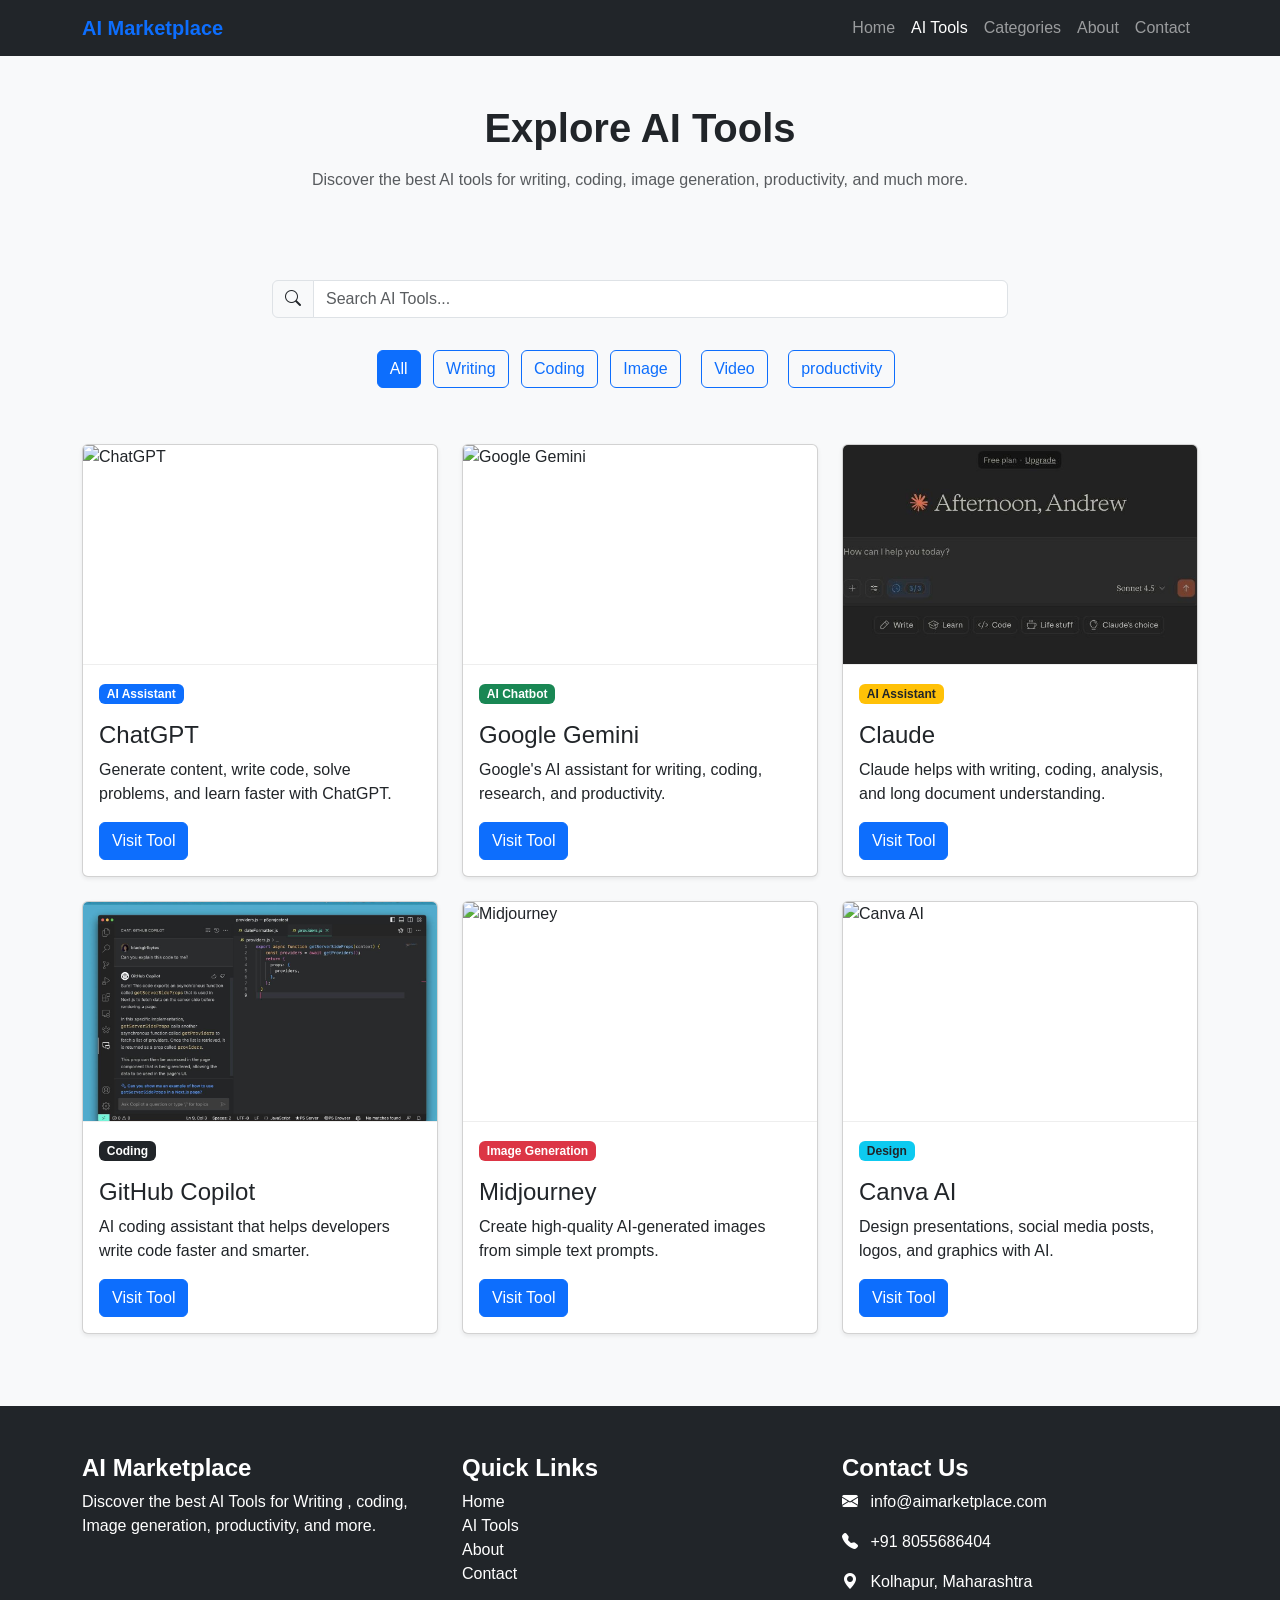
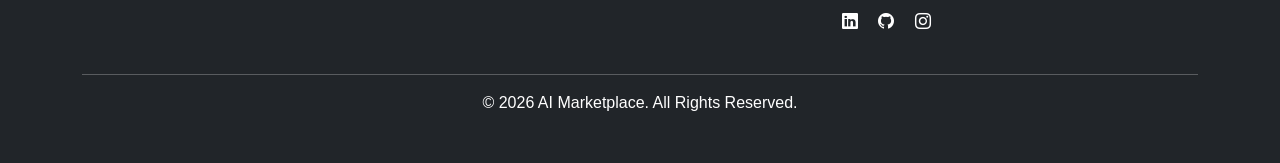
==== tools.html @ 0e20cdda "Add AI Tools page with tool cards and footer" ====
<!DOCTYPE html>
<html lang="en">
<head>
    <meta charset="UTF-8">
    <meta name="viewport" content="width=device-width, initial-scale=1.0">
    <title>AI-Tools- AI Marketplace</title>
     <!-- Bootstrap CSS -->
    <link rel="stylesheet"
          href="https://cdn.jsdelivr.net/npm/bootstrap@5.3.8/dist/css/bootstrap.min.css">

    <!-- Bootstrap Icons -->
    <link rel="stylesheet"
          href="https://cdn.jsdelivr.net/npm/bootstrap-icons@1.11.3/font/bootstrap-icons.min.css">

    <!-- Custom CSS -->
    <link rel="stylesheet" href="css/style.css">
    
</head>
<body>
    <nav class="navbar navbar-expand-lg navbar-dark bg-dark sticky-top">
        <div class="container">

            <a class="navbar-brand fw-bold  text-primary" href="index.html">
                AI Marketplace
            </a>

            <button class="navbar-toggler" type="button" data-bs-toggle="collapse" data-bs-target="#navbarNav">

                <span class="navbar-toggler-icon"></span>
            </button>

            <div class="collapse navbar-collapse" id="navbarNav">

                <ul class="navbar-nav ms-auto">

                    <li class="nav-item">
                        <a class="nav-link " href="index.html">Home</a>
                    </li>

                    <li class="nav-item">
                        <a class="nav-link active" href="tools.html">AI Tools</a>
                    </li>

                    <li class="nav-item">
                        <a class="nav-link" href="#">Categories</a>
                    </li>

                    <li class="nav-item">
                        <a class="nav-link" href="about.html">About</a>
                    </li>

                    <li class="nav-item">
                        <a class="nav-link" href="contact.html">Contact</a>
                    </li>

                </ul>

            </div>

        </div>
    </nav>
    

    <!--Tools Page Content-->
    <section class="py-5 bg-light">

        <div class="container">
            <h1 class="text-center fw-bold">
                Explore AI Tools
            </h1>
            <p class="text-center text-muted mt-3">
                Discover the best AI tools for writing, coding, image generation, productivity, and much more.

            </p>

        </div>
    </section>

    <!--Search Section-->
    <section class="py-4">
        <div class="container">
            <div class="row justify-content-center">
                <div class="col-lg-8">
                    <div class="input-group">
                        <span class="input-group-text">
                            <i class="bi bi-search"></i>

                        </span>
                        <input type="text" class="form-control" placeholder="Search AI Tools...">

                    </div>

                </div>

            </div>

        </div>

    </section>

    <!--Category Section-->
    <section class="pb-5">
        <div class="container text-center">
            <button class="btn btn-primary m2">All</button>
            <button class="btn btn-outline-primary m-2">Writing</button>
            <button class="btn btn-outline-primary m2">Coding</button>
            <button class="btn btn-outline-primary m-2">Image</button>
            <button class="btn btn-outline-primary m-2">Video</button>
            <button class="btn btn-outline-primary m-2">productivity</button>

        </div>

    </section>

   <!-- AI Tools Cards -->
<section class="pb-5">

    <div class="container">

        <div class="row">

            <!-- Card 1 -->
            <div class="col-lg-4 col-md-6 mb-4">

                <div class="card h-100 shadow-sm">

                    <img src="images/chatgpt.png" class="card-img-top" alt="ChatGPT">

                    <div class="card-body">

                        <span class="badge bg-primary">
                            AI Assistant
                        </span>

                        <h4 class="mt-3">
                            ChatGPT
                        </h4>

                        <p>
                            Generate content, write code, solve problems, and learn faster with ChatGPT.
                        </p>

                        <a href="https://chat.openai.com" target="_blank" class="btn btn-primary">
                            Visit Tool
                        </a>

                    </div>

                </div>

            </div>

            <!-- Card 2 -->
            <div class="col-lg-4 col-md-6 mb-4">

                <div class="card h-100 shadow-sm">

                    <img src="images/gemini.png" class="card-img-top" alt="Google Gemini">

                    <div class="card-body">

                        <span class="badge bg-success">
                            AI Chatbot
                        </span>

                        <h4 class="mt-3">
                            Google Gemini
                        </h4>

                        <p>
                            Google's AI assistant for writing, coding, research, and productivity.
                        </p>

                        <a href="https://gemini.Google.com" target="_blank" class="btn btn-primary">
                            Visit Tool
                        </a>

                    </div>

                </div>

            </div>

            <!-- Card 3 -->
            <div class="col-lg-4 col-md-6 mb-4">

                <div class="card h-100 shadow-sm">

                    <img src="images/claude.png" class="card-img-top" alt="Claude">

                    <div class="card-body">

                        <span class="badge bg-warning text-dark">
                            AI Assistant
                        </span>

                        <h4 class="mt-3">
                            Claude
                        </h4>

                        <p>
                            Claude helps with writing, coding, analysis, and long document understanding.
                        </p>

                        <a href="https://claude.ai" target="_blank" class="btn btn-primary">
                            Visit Tool
                        </a>

                    </div>

                </div>

            </div>

            <!-- Card 4 -->
            <div class="col-lg-4 col-md-6 mb-4">

                <div class="card h-100 shadow-sm">

                    <img src="images/copilot.png" class="card-img-top" alt="GitHub Copilot">

                    <div class="card-body">

                        <span class="badge bg-dark">
                            Coding
                        </span>

                        <h4 class="mt-3">
                            GitHub Copilot
                        </h4>

                        <p>
                            AI coding assistant that helps developers write code faster and smarter.
                        </p>

                        <a href="https://GitHub.com/Features/copilot" target="_blank" class="btn btn-primary">
                            Visit Tool
                        </a>

                    </div>

                </div>

            </div>

            <!-- Card 5 -->
            <div class="col-lg-4 col-md-6 mb-4">

                <div class="card h-100 shadow-sm">

                    <img src="images/midjourney.png" class="card-img-top" alt="Midjourney">

                    <div class="card-body">

                        <span class="badge bg-danger">
                            Image Generation
                        </span>

                        <h4 class="mt-3">
                            Midjourney
                        </h4>

                        <p>
                            Create high-quality AI-generated images from simple text prompts.
                        </p>

                        <a href="https://www.midjourney.com" target="_blank" class="btn btn-primary">
                            Visit Tool
                        </a>

                    </div>

                </div>

            </div>

            <!-- Card 6 -->
            <div class="col-lg-4 col-md-6 mb-4">

                <div class="card h-100 shadow-sm">

                    <img src="images/canva.png" class="card-img-top" alt="Canva AI">

                    <div class="card-body">

                        <span class="badge bg-info text-dark">
                            Design
                        </span>

                        <h4 class="mt-3">
                            Canva AI
                        </h4>

                        <p>
                            Design presentations, social media posts, logos, and graphics with AI.
                        </p>

                        <a href="https://www.canva.com/ai-image-generator/" target="_blank" class="btn btn-primary">
                            Visit Tool
                        </a>

                    </div>

                </div>

            </div>

        </div>

    </div>

</section>



















     <!--footer-->

    <footer class="bg-dark text-white py-5">
        <div class="container">
            <div class="row">

                <!--column 1-->
                <div class="col-lg-4 mb-4">
                    <h4 class="fw-bold">
                        AI Marketplace

                    </h4>
                    <p>Discover the best AI Tools for Writing , coding, Image generation, productivity, and more.</p>

                </div>
                <!--column 2-->
                <div class="col-lg-4 mb-4">
                    <h4 class="fw-bold">
                        Quick Links
                    </h4>
                    <ul class="list-unstyled">
                        <li>
                            <a href="index.html">
                                Home
                            </a>
                        </li>

                        <li><a href="tools.html">
                                AI Tools
                            </a></li>
                        <li>
                            <a href="about.html">
                                About
                            </a>
                        </li>

                        <li>
                            <a href="contact.html">
                                Contact
                            </a>
                        </li>

                    </ul>

                </div>
                <!--Column 3-->
                <div class="col-lg-4 mb-4">
                    <h4 class="fw-bold">
                        Contact Us
                    </h4>

                    <p>
                        <i class="bi bi-envelope-fill me-2"></i>
                        info@aimarketplace.com
                    </p>

                    <p>
                        <i class="bi bi-telephone-fill me-2"></i>
                        +91 8055686404
                    </p>

                    <p>
                        <i class="bi bi-geo-alt-fill me-2"></i>
                        Kolhapur, Maharashtra
                    </p>

                    <div class="mt-3">
                        <a href="#" class="text-white me-3">
                            <i class="bi bi-linkedin"></i>
                        </a>

                        <a href="#" class="text-white me-3">
                            <i class="bi bi-github"></i>
                        </a>

                        <a href="#" class="text-white">
                            <i class="bi bi-instagram"></i>
                        </a>
                    </div>

                </div>

            </div>
        <hr>

        <p class="text-center mb-0">
            &copy; 2026 AI Marketplace. All Rights Reserved.
        </p>
        </div>

    </footer>

     <script src="https://cdn.jsdelivr.net/npm/bootstrap@5.3.8/dist/js/bootstrap.bundle.min.js"></script>
    <script src="js/script.js"></script>
</body>
</html>
---- css/style.css ----
/*Global Styles*/
body{
    font-family: Arial,  sans-serif;
    background-color: #f8f9fa;
}


.hero-section{
    min-height:80vh;
    display: flex;
    align-items: center;
    background:linear-gradient(to right, #f8f9fa,#f8f9fa,#e3f2fd);
    padding:40px 0;
    overflow: hidden;
}

.btn-primary:hover{
    background-color: #0b5ed7;
    transform: translateY(-3px);
    transition: 0.3s;
}

.card{
    transition: all 0.3s ease;
}
.card:hover{
    transform: translateY(-8px);
    box-shadow: 0 10px 20px rgba(0, 0, 0, 15);
}

footer a{
    color:white;
    text-decoration: none;
    transition: 0.3s;
}
footer a:hover{
    color: #0d6efd !important;
    text-decoration: underline;
}

.card-img-top {
    height: 220px;
    width: 100%;
    object-fit: cover;
    border-bottom: 1px solid #eee;
}
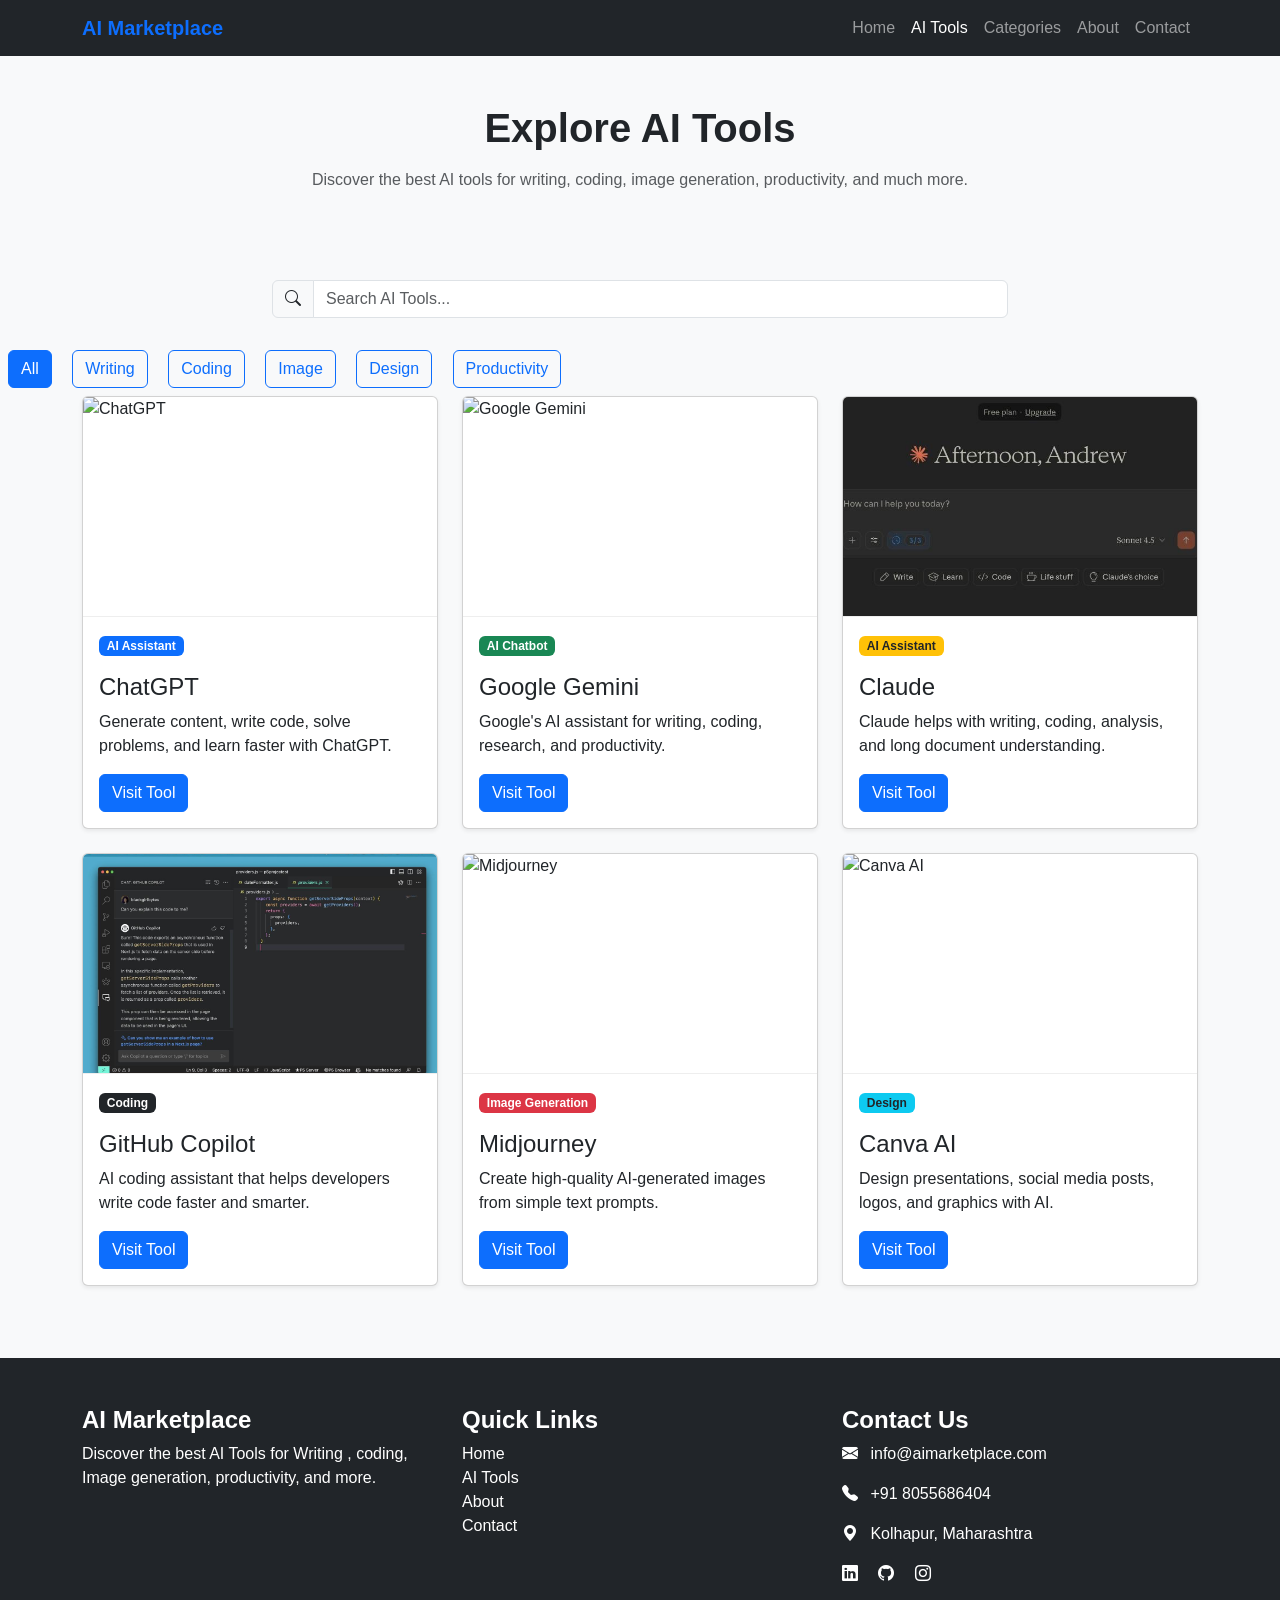
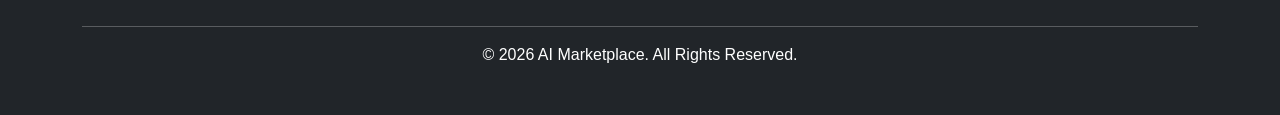
==== commit 1399ae11: "Added category filter for AI tools" ====
--- a/tools.html
+++ b/tools.html
@@ -99,18 +99,29 @@
     </section>
 
     <!--Category Section-->
-    <section class="pb-5">
-        <div class="container text-center">
-            <button class="btn btn-primary m2">All</button>
-            <button class="btn btn-outline-primary m-2">Writing</button>
-            <button class="btn btn-outline-primary m2">Coding</button>
-            <button class="btn btn-outline-primary m-2">Image</button>
-            <button class="btn btn-outline-primary m-2">Video</button>
-            <button class="btn btn-outline-primary m-2">productivity</button>
-
-        </div>
-
-    </section>
+    <button class="btn btn-primary m-2 filter-btn" data-category="all">
+    All
+</button>
+
+<button class="btn btn-outline-primary m-2 filter-btn" data-category="Writing">
+    Writing
+</button>
+
+<button class="btn btn-outline-primary m-2 filter-btn" data-category="Coding">
+    Coding
+</button>
+
+<button class="btn btn-outline-primary m-2 filter-btn" data-category="Image">
+    Image
+</button>
+
+<button class="btn btn-outline-primary m-2 filter-btn" data-category="Design">
+    Design
+</button>
+
+<button class="btn btn-outline-primary m-2 filter-btn" data-category="Productivity">
+    Productivity
+</button>
 
    <!-- AI Tools Cards -->
 <section class="pb-5">
@@ -120,8 +131,7 @@
         <div class="row">
 
             <!-- Card 1 -->
-            <div class="col-lg-4 col-md-6 mb-4">
-
+<div class="col-lg-4 col-md-6 mb-4 tool-card" data-category="Writing">
                 <div class="card h-100 shadow-sm">
 
                     <img src="images/chatgpt.png" class="card-img-top" alt="ChatGPT">
@@ -151,8 +161,7 @@
             </div>
 
             <!-- Card 2 -->
-            <div class="col-lg-4 col-md-6 mb-4">
-
+<div class="col-lg-4 col-md-6 mb-4 tool-card" data-category="Productivity">
                 <div class="card h-100 shadow-sm">
 
                     <img src="images/gemini.png" class="card-img-top" alt="Google Gemini">
@@ -182,8 +191,7 @@
             </div>
 
             <!-- Card 3 -->
-            <div class="col-lg-4 col-md-6 mb-4">
-
+<div class="col-lg-4 col-md-6 mb-4 tool-card" data-category="Writing">
                 <div class="card h-100 shadow-sm">
 
                     <img src="images/claude.png" class="card-img-top" alt="Claude">
@@ -213,8 +221,7 @@
             </div>
 
             <!-- Card 4 -->
-            <div class="col-lg-4 col-md-6 mb-4">
-
+<div class="col-lg-4 col-md-6 mb-4 tool-card" data-category="Coding">
                 <div class="card h-100 shadow-sm">
 
                     <img src="images/copilot.png" class="card-img-top" alt="GitHub Copilot">
@@ -244,8 +251,7 @@
             </div>
 
             <!-- Card 5 -->
-            <div class="col-lg-4 col-md-6 mb-4">
-
+<div class="col-lg-4 col-md-6 mb-4 tool-card" data-category="Image">
                 <div class="card h-100 shadow-sm">
 
                     <img src="images/midjourney.png" class="card-img-top" alt="Midjourney">
@@ -275,8 +281,7 @@
             </div>
 
             <!-- Card 6 -->
-            <div class="col-lg-4 col-md-6 mb-4">
-
+<div class="col-lg-4 col-md-6 mb-4 tool-card" data-category="Design">
                 <div class="card h-100 shadow-sm">
 
                     <img src="images/canva.png" class="card-img-top" alt="Canva AI">
@@ -305,9 +310,15 @@
 
             </div>
 
+
+        </div>
+          <div id="noResult" class="alert alert-warning text-center mt-4" style="display:none;">
+            No AI Tools Found
         </div>
 
     </div>
+
+
 
 </section>
 
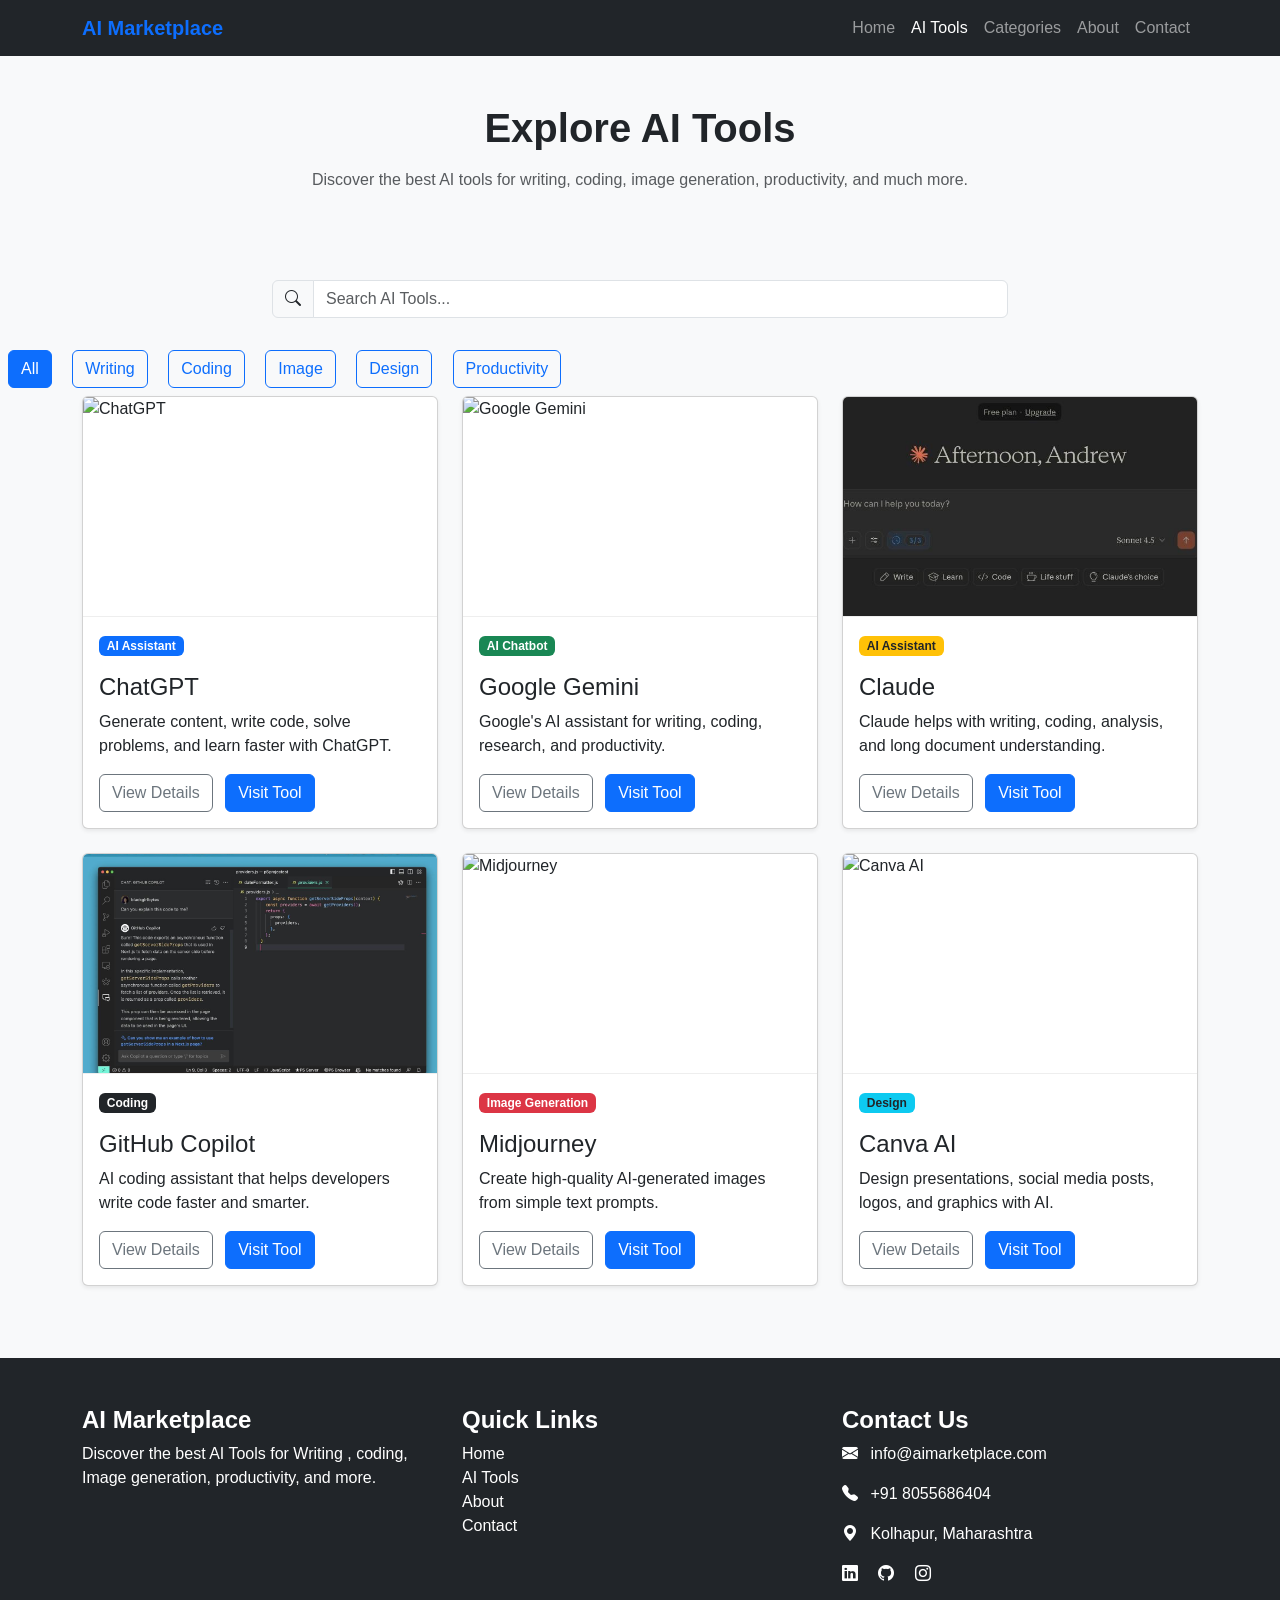
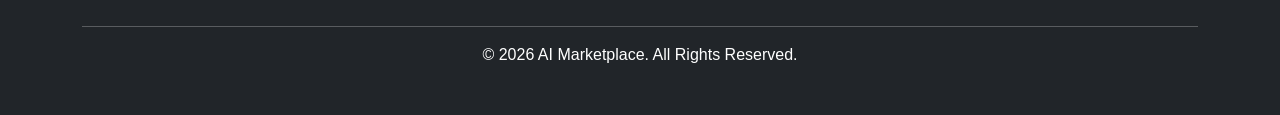
==== commit 5c3af7be: "Added dynamic AI tools details page" ====
--- a/tools.html
+++ b/tools.html
@@ -1,21 +1,21 @@
 <!DOCTYPE html>
 <html lang="en">
+
 <head>
     <meta charset="UTF-8">
     <meta name="viewport" content="width=device-width, initial-scale=1.0">
     <title>AI-Tools- AI Marketplace</title>
-     <!-- Bootstrap CSS -->
-    <link rel="stylesheet"
-          href="https://cdn.jsdelivr.net/npm/bootstrap@5.3.8/dist/css/bootstrap.min.css">
+    <!-- Bootstrap CSS -->
+    <link rel="stylesheet" href="https://cdn.jsdelivr.net/npm/bootstrap@5.3.8/dist/css/bootstrap.min.css">
 
     <!-- Bootstrap Icons -->
-    <link rel="stylesheet"
-          href="https://cdn.jsdelivr.net/npm/bootstrap-icons@1.11.3/font/bootstrap-icons.min.css">
+    <link rel="stylesheet" href="https://cdn.jsdelivr.net/npm/bootstrap-icons@1.11.3/font/bootstrap-icons.min.css">
 
     <!-- Custom CSS -->
     <link rel="stylesheet" href="css/style.css">
-    
+
 </head>
+
 <body>
     <nav class="navbar navbar-expand-lg navbar-dark bg-dark sticky-top">
         <div class="container">
@@ -59,7 +59,7 @@
 
         </div>
     </nav>
-    
+
 
     <!--Tools Page Content-->
     <section class="py-5 bg-light">
@@ -100,247 +100,270 @@
 
     <!--Category Section-->
     <button class="btn btn-primary m-2 filter-btn" data-category="all">
-    All
-</button>
-
-<button class="btn btn-outline-primary m-2 filter-btn" data-category="Writing">
-    Writing
-</button>
-
-<button class="btn btn-outline-primary m-2 filter-btn" data-category="Coding">
-    Coding
-</button>
-
-<button class="btn btn-outline-primary m-2 filter-btn" data-category="Image">
-    Image
-</button>
-
-<button class="btn btn-outline-primary m-2 filter-btn" data-category="Design">
-    Design
-</button>
-
-<button class="btn btn-outline-primary m-2 filter-btn" data-category="Productivity">
-    Productivity
-</button>
-
-   <!-- AI Tools Cards -->
-<section class="pb-5">
-
-    <div class="container">
-
-        <div class="row">
-
-            <!-- Card 1 -->
-<div class="col-lg-4 col-md-6 mb-4 tool-card" data-category="Writing">
-                <div class="card h-100 shadow-sm">
-
-                    <img src="images/chatgpt.png" class="card-img-top" alt="ChatGPT">
-
-                    <div class="card-body">
-
-                        <span class="badge bg-primary">
-                            AI Assistant
-                        </span>
-
-                        <h4 class="mt-3">
-                            ChatGPT
-                        </h4>
-
-                        <p>
-                            Generate content, write code, solve problems, and learn faster with ChatGPT.
-                        </p>
-
-                        <a href="https://chat.openai.com" target="_blank" class="btn btn-primary">
-                            Visit Tool
-                        </a>
-
-                    </div>
-
-                </div>
+        All
+    </button>
+
+    <button class="btn btn-outline-primary m-2 filter-btn" data-category="Writing">
+        Writing
+    </button>
+
+    <button class="btn btn-outline-primary m-2 filter-btn" data-category="Coding">
+        Coding
+    </button>
+
+    <button class="btn btn-outline-primary m-2 filter-btn" data-category="Image">
+        Image
+    </button>
+
+    <button class="btn btn-outline-primary m-2 filter-btn" data-category="Design">
+        Design
+    </button>
+
+    <button class="btn btn-outline-primary m-2 filter-btn" data-category="Productivity">
+        Productivity
+    </button>
+
+    <!-- AI Tools Cards -->
+    <section class="pb-5">
+
+        <div class="container">
+
+            <div class="row">
+
+                <!-- Card 1 -->
+                <div class="col-lg-4 col-md-6 mb-4 tool-card" data-category="Writing">
+                    <div class="card h-100 shadow-sm">
+
+                        <img src="images/chatgpt.png" class="card-img-top" alt="ChatGPT">
+
+                        <div class="card-body">
+
+                            <span class="badge bg-primary">
+                                AI Assistant
+                            </span>
+
+                            <h4 class="mt-3">
+                                ChatGPT
+                            </h4>
+
+                            <p>
+                                Generate content, write code, solve problems, and learn faster with ChatGPT.
+                            </p>
+
+                            <a href="tool-details.html?tool=chatgpt" class="btn btn-outline-secondary me-2">
+                                View Details
+                            </a>
+
+                            <a href="https://chat.openai.com" target="_blank" class="btn btn-primary">
+                                Visit Tool
+                            </a>
+
+                        </div>
+
+                    </div>
+
+                </div>
+
+                <!-- Card 2 -->
+                <div class="col-lg-4 col-md-6 mb-4 tool-card" data-category="Productivity">
+                    <div class="card h-100 shadow-sm">
+
+                        <img src="images/gemini.png" class="card-img-top" alt="Google Gemini">
+
+                        <div class="card-body">
+
+                            <span class="badge bg-success">
+                                AI Chatbot
+                            </span>
+
+                            <h4 class="mt-3">
+                                Google Gemini
+                            </h4>
+
+                            <p>
+                                Google's AI assistant for writing, coding, research, and productivity.
+                            </p>
+                            <a href="tool-details.html?tool=gemini" class="btn btn-outline-secondary me-2">
+    View Details
+</a>
+
+                            <a href="https://gemini.Google.com" target="_blank" class="btn btn-primary">
+                                Visit Tool
+                            </a>
+
+
+
+                        </div>
+
+                    </div>
+
+                </div>
+
+                <!-- Card 3 -->
+                <div class="col-lg-4 col-md-6 mb-4 tool-card" data-category="Writing">
+                    <div class="card h-100 shadow-sm">
+
+                        <img src="images/claude.png" class="card-img-top" alt="Claude">
+
+                        <div class="card-body">
+
+                            <span class="badge bg-warning text-dark">
+                                AI Assistant
+                            </span>
+
+                            <h4 class="mt-3">
+                                Claude
+                            </h4>
+
+                            <p>
+                                Claude helps with writing, coding, analysis, and long document understanding.
+                            </p>
+                            <a href="tool-details.html?tool=claude" class="btn btn-outline-secondary me-2">
+    View Details
+</a>
+
+                            <a href="https://claude.ai" target="_blank" class="btn btn-primary">
+                                Visit Tool
+                            </a>
+
+                        </div>
+
+                    </div>
+
+                </div>
+
+                <!-- Card 4 -->
+                <div class="col-lg-4 col-md-6 mb-4 tool-card" data-category="Coding">
+                    <div class="card h-100 shadow-sm">
+
+                        <img src="images/copilot.png" class="card-img-top" alt="GitHub Copilot">
+
+                        <div class="card-body">
+
+                            <span class="badge bg-dark">
+                                Coding
+                            </span>
+
+                            <h4 class="mt-3">
+                                GitHub Copilot
+                            </h4>
+
+                            <p>
+                                AI coding assistant that helps developers write code faster and smarter.
+                            </p>
+
+                          <a href="tool-details.html?tool=copilot" class="btn btn-outline-secondary me-2">
+    View Details
+</a>
+
+                            <a href="https://GitHub.com/Features/copilot" target="_blank" class="btn btn-primary">
+                                Visit Tool
+                            </a>
+
+                        </div>
+
+                    </div>
+
+                </div>
+
+                <!-- Card 5 -->
+                <div class="col-lg-4 col-md-6 mb-4 tool-card" data-category="Image">
+                    <div class="card h-100 shadow-sm">
+
+                        <img src="images/midjourney.png" class="card-img-top" alt="Midjourney">
+
+                        <div class="card-body">
+
+                            <span class="badge bg-danger">
+                                Image Generation
+                            </span>
+
+                            <h4 class="mt-3">
+                                Midjourney
+                            </h4>
+
+                            <p>
+                                Create high-quality AI-generated images from simple text prompts.
+                            </p>
+<a href="tool-details.html?tool=midjourney" class="btn btn-outline-secondary me-2">
+    View Details
+</a>
+
+                            <a href="https://www.midjourney.com" target="_blank" class="btn btn-primary">
+                                Visit Tool
+                            </a>
+
+                        </div>
+
+                    </div>
+
+                </div>
+
+                <!-- Card 6 -->
+                <div class="col-lg-4 col-md-6 mb-4 tool-card" data-category="Design">
+                    <div class="card h-100 shadow-sm">
+
+                        <img src="images/canva.png" class="card-img-top" alt="Canva AI">
+
+                        <div class="card-body">
+
+                            <span class="badge bg-info text-dark">
+                                Design
+                            </span>
+
+                            <h4 class="mt-3">
+                                Canva AI
+                            </h4>
+
+                            <p>
+                                Design presentations, social media posts, logos, and graphics with AI.
+                            </p>
+
+                            <a href="tool-details.html?tool=canva" class="btn btn-outline-secondary me-2">
+    View Details
+</a>
+
+                            <a href="https://www.canva.com/ai-image-generator/" target="_blank" class="btn btn-primary">
+                                Visit Tool
+                            </a>
+
+                        </div>
+
+                    </div>
+
+                </div>
+
 
             </div>
-
-            <!-- Card 2 -->
-<div class="col-lg-4 col-md-6 mb-4 tool-card" data-category="Productivity">
-                <div class="card h-100 shadow-sm">
-
-                    <img src="images/gemini.png" class="card-img-top" alt="Google Gemini">
-
-                    <div class="card-body">
-
-                        <span class="badge bg-success">
-                            AI Chatbot
-                        </span>
-
-                        <h4 class="mt-3">
-                            Google Gemini
-                        </h4>
-
-                        <p>
-                            Google's AI assistant for writing, coding, research, and productivity.
-                        </p>
-
-                        <a href="https://gemini.Google.com" target="_blank" class="btn btn-primary">
-                            Visit Tool
-                        </a>
-
-                    </div>
-
-                </div>
-
+            <div id="noResult" class="alert alert-warning text-center mt-4" style="display:none;">
+                No AI Tools Found
             </div>
 
-            <!-- Card 3 -->
-<div class="col-lg-4 col-md-6 mb-4 tool-card" data-category="Writing">
-                <div class="card h-100 shadow-sm">
-
-                    <img src="images/claude.png" class="card-img-top" alt="Claude">
-
-                    <div class="card-body">
-
-                        <span class="badge bg-warning text-dark">
-                            AI Assistant
-                        </span>
-
-                        <h4 class="mt-3">
-                            Claude
-                        </h4>
-
-                        <p>
-                            Claude helps with writing, coding, analysis, and long document understanding.
-                        </p>
-
-                        <a href="https://claude.ai" target="_blank" class="btn btn-primary">
-                            Visit Tool
-                        </a>
-
-                    </div>
-
-                </div>
-
-            </div>
-
-            <!-- Card 4 -->
-<div class="col-lg-4 col-md-6 mb-4 tool-card" data-category="Coding">
-                <div class="card h-100 shadow-sm">
-
-                    <img src="images/copilot.png" class="card-img-top" alt="GitHub Copilot">
-
-                    <div class="card-body">
-
-                        <span class="badge bg-dark">
-                            Coding
-                        </span>
-
-                        <h4 class="mt-3">
-                            GitHub Copilot
-                        </h4>
-
-                        <p>
-                            AI coding assistant that helps developers write code faster and smarter.
-                        </p>
-
-                        <a href="https://GitHub.com/Features/copilot" target="_blank" class="btn btn-primary">
-                            Visit Tool
-                        </a>
-
-                    </div>
-
-                </div>
-
-            </div>
-
-            <!-- Card 5 -->
-<div class="col-lg-4 col-md-6 mb-4 tool-card" data-category="Image">
-                <div class="card h-100 shadow-sm">
-
-                    <img src="images/midjourney.png" class="card-img-top" alt="Midjourney">
-
-                    <div class="card-body">
-
-                        <span class="badge bg-danger">
-                            Image Generation
-                        </span>
-
-                        <h4 class="mt-3">
-                            Midjourney
-                        </h4>
-
-                        <p>
-                            Create high-quality AI-generated images from simple text prompts.
-                        </p>
-
-                        <a href="https://www.midjourney.com" target="_blank" class="btn btn-primary">
-                            Visit Tool
-                        </a>
-
-                    </div>
-
-                </div>
-
-            </div>
-
-            <!-- Card 6 -->
-<div class="col-lg-4 col-md-6 mb-4 tool-card" data-category="Design">
-                <div class="card h-100 shadow-sm">
-
-                    <img src="images/canva.png" class="card-img-top" alt="Canva AI">
-
-                    <div class="card-body">
-
-                        <span class="badge bg-info text-dark">
-                            Design
-                        </span>
-
-                        <h4 class="mt-3">
-                            Canva AI
-                        </h4>
-
-                        <p>
-                            Design presentations, social media posts, logos, and graphics with AI.
-                        </p>
-
-                        <a href="https://www.canva.com/ai-image-generator/" target="_blank" class="btn btn-primary">
-                            Visit Tool
-                        </a>
-
-                    </div>
-
-                </div>
-
-            </div>
-
-
         </div>
-          <div id="noResult" class="alert alert-warning text-center mt-4" style="display:none;">
-            No AI Tools Found
-        </div>
-
-    </div>
-
-
-
-</section>
-
-
-
-
-
-
-
-
-
-
-
-
-
-
-
-
-
-
-
-     <!--footer-->
+
+
+
+    </section>
+
+
+
+
+
+
+
+
+
+
+
+
+
+
+
+
+
+
+
+    <!--footer-->
 
     <footer class="bg-dark text-white py-5">
         <div class="container">
@@ -423,16 +446,17 @@
                 </div>
 
             </div>
-        <hr>
-
-        <p class="text-center mb-0">
-            &copy; 2026 AI Marketplace. All Rights Reserved.
-        </p>
+            <hr>
+
+            <p class="text-center mb-0">
+                &copy; 2026 AI Marketplace. All Rights Reserved.
+            </p>
         </div>
 
     </footer>
 
-     <script src="https://cdn.jsdelivr.net/npm/bootstrap@5.3.8/dist/js/bootstrap.bundle.min.js"></script>
+    <script src="https://cdn.jsdelivr.net/npm/bootstrap@5.3.8/dist/js/bootstrap.bundle.min.js"></script>
     <script src="js/script.js"></script>
 </body>
+
 </html>
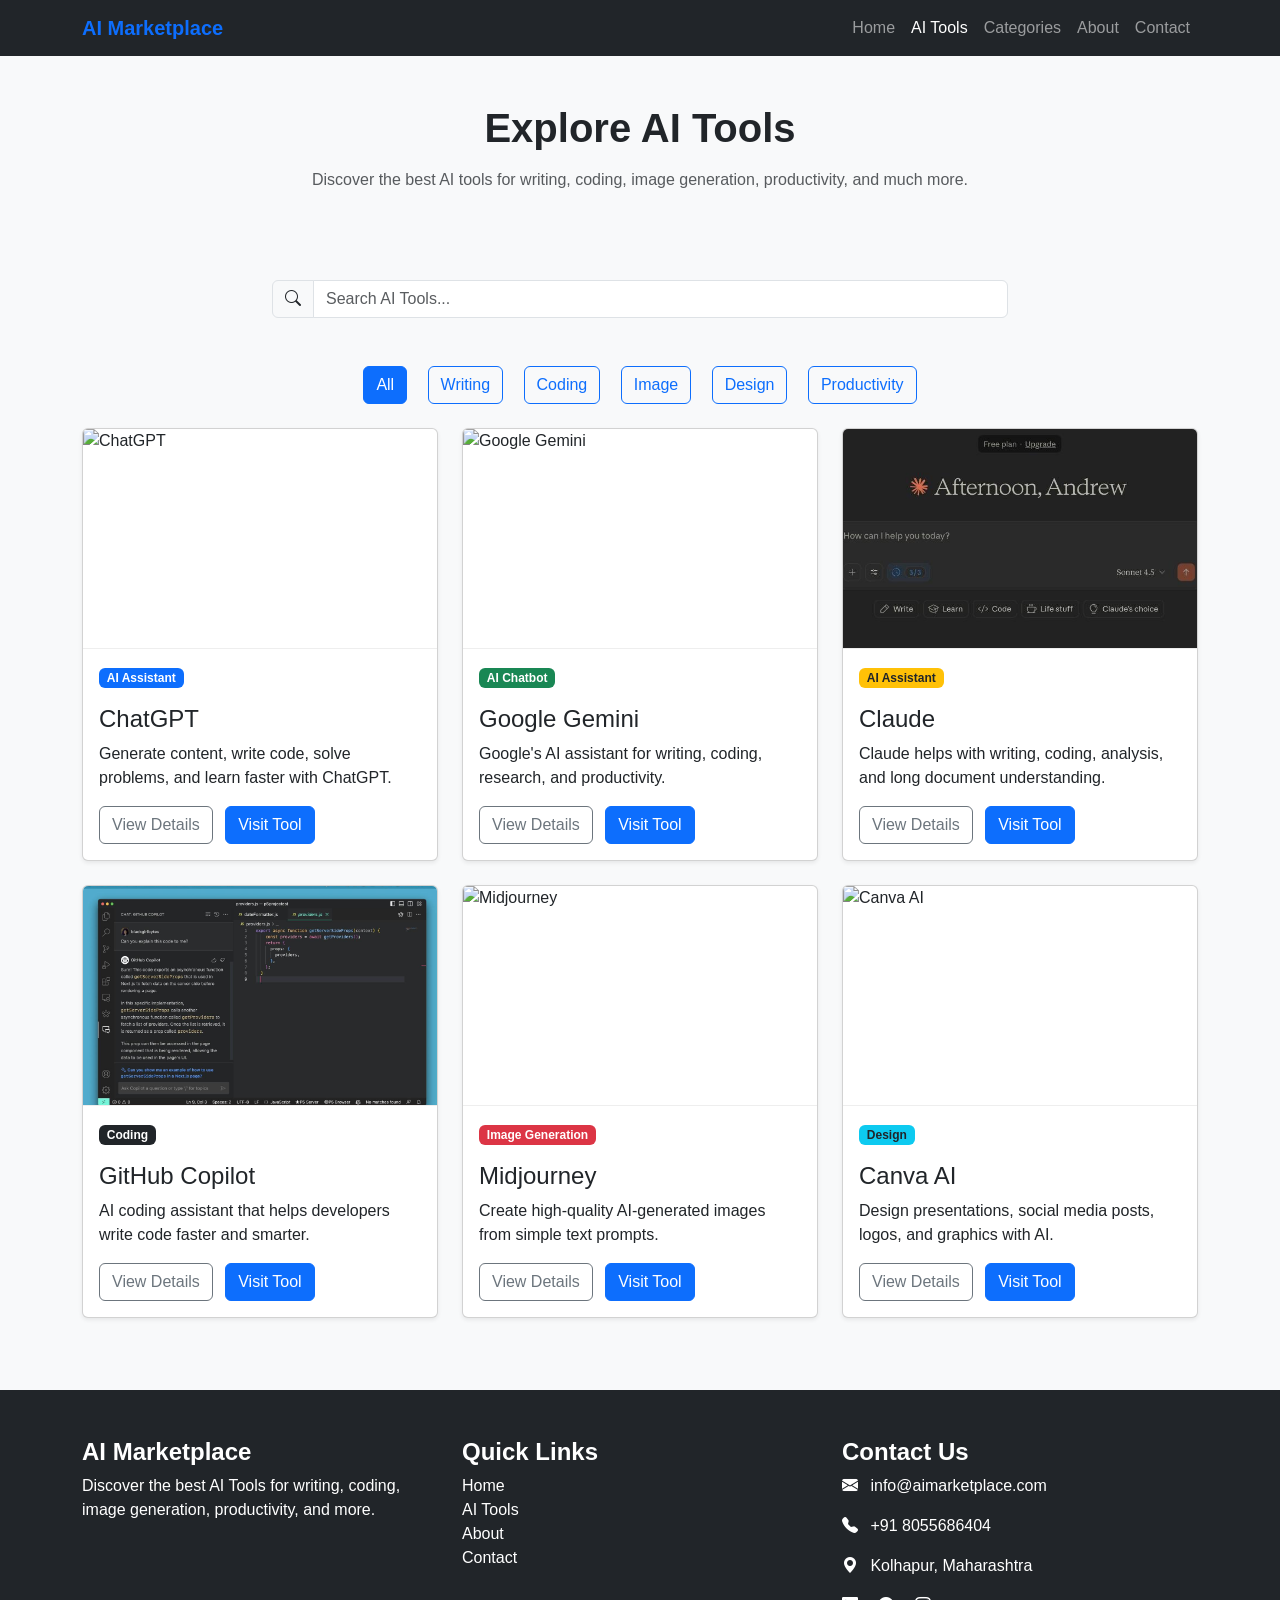
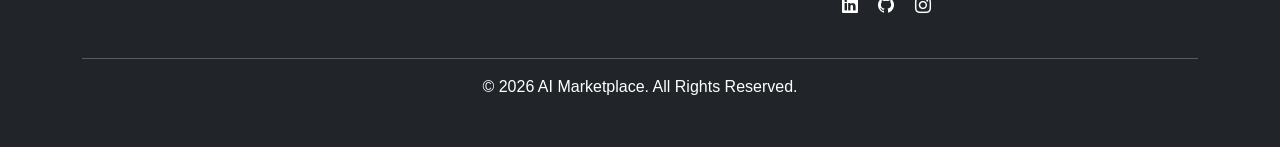
==== commit 57c4fecd: "Improve category navigation" ====
--- a/tools.html
+++ b/tools.html
@@ -2,14 +2,19 @@
 <html lang="en">
 
 <head>
+
     <meta charset="UTF-8">
     <meta name="viewport" content="width=device-width, initial-scale=1.0">
-    <title>AI-Tools- AI Marketplace</title>
+
+    <title>AI Tools - AI Marketplace</title>
+
     <!-- Bootstrap CSS -->
-    <link rel="stylesheet" href="https://cdn.jsdelivr.net/npm/bootstrap@5.3.8/dist/css/bootstrap.min.css">
+    <link rel="stylesheet"
+          href="https://cdn.jsdelivr.net/npm/bootstrap@5.3.8/dist/css/bootstrap.min.css">
 
     <!-- Bootstrap Icons -->
-    <link rel="stylesheet" href="https://cdn.jsdelivr.net/npm/bootstrap-icons@1.11.3/font/bootstrap-icons.min.css">
+    <link rel="stylesheet"
+          href="https://cdn.jsdelivr.net/npm/bootstrap-icons@1.11.3/font/bootstrap-icons.min.css">
 
     <!-- Custom CSS -->
     <link rel="stylesheet" href="css/style.css">
@@ -17,40 +22,71 @@
 </head>
 
 <body>
+
+
+    <!-- Navbar -->
+
     <nav class="navbar navbar-expand-lg navbar-dark bg-dark sticky-top">
+
         <div class="container">
 
-            <a class="navbar-brand fw-bold  text-primary" href="index.html">
+            <a class="navbar-brand fw-bold text-primary"
+               href="index.html">
                 AI Marketplace
             </a>
 
-            <button class="navbar-toggler" type="button" data-bs-toggle="collapse" data-bs-target="#navbarNav">
+
+            <button class="navbar-toggler"
+                    type="button"
+                    data-bs-toggle="collapse"
+                    data-bs-target="#navbarNav">
 
                 <span class="navbar-toggler-icon"></span>
+
             </button>
 
+
             <div class="collapse navbar-collapse" id="navbarNav">
 
                 <ul class="navbar-nav ms-auto">
 
                     <li class="nav-item">
-                        <a class="nav-link " href="index.html">Home</a>
+                        <a class="nav-link"
+                           href="index.html">
+                            Home
+                        </a>
                     </li>
 
+
                     <li class="nav-item">
-                        <a class="nav-link active" href="tools.html">AI Tools</a>
+                        <a class="nav-link active"
+                           href="tools.html">
+                            AI Tools
+                        </a>
                     </li>
 
+
                     <li class="nav-item">
-                        <a class="nav-link" href="#">Categories</a>
+                        <a class="nav-link"
+                           href="tools.html#categories">
+                            Categories
+                        </a>
                     </li>
 
+
                     <li class="nav-item">
-                        <a class="nav-link" href="about.html">About</a>
+                        <a class="nav-link"
+                           href="about.html">
+                            About
+                        </a>
                     </li>
 
+
                     <li class="nav-item">
-                        <a class="nav-link" href="contact.html">Contact</a>
+                        <a class="nav-link"
+                           href="contact.html">
+                            Contact
+                        </a>
                     </li>
 
                 </ul>
@@ -58,35 +94,51 @@
             </div>
 
         </div>
+
     </nav>
 
 
-    <!--Tools Page Content-->
+
+    <!-- Tools Page Header -->
+
     <section class="py-5 bg-light">
 
         <div class="container">
+
             <h1 class="text-center fw-bold">
                 Explore AI Tools
             </h1>
+
             <p class="text-center text-muted mt-3">
-                Discover the best AI tools for writing, coding, image generation, productivity, and much more.
-
+                Discover the best AI tools for writing, coding,
+                image generation, productivity, and much more.
             </p>
 
         </div>
+
     </section>
 
-    <!--Search Section-->
+
+
+    <!-- Search Section -->
+
     <section class="py-4">
+
         <div class="container">
+
             <div class="row justify-content-center">
+
                 <div class="col-lg-8">
+
                     <div class="input-group">
+
                         <span class="input-group-text">
                             <i class="bi bi-search"></i>
-
                         </span>
-                        <input type="text" class="form-control" placeholder="Search AI Tools...">
+
+                        <input type="text"
+                               class="form-control"
+                               placeholder="Search AI Tools...">
 
                     </div>
 
@@ -98,43 +150,69 @@
 
     </section>
 
-    <!--Category Section-->
-    <button class="btn btn-primary m-2 filter-btn" data-category="all">
-        All
-    </button>
-
-    <button class="btn btn-outline-primary m-2 filter-btn" data-category="Writing">
-        Writing
-    </button>
-
-    <button class="btn btn-outline-primary m-2 filter-btn" data-category="Coding">
-        Coding
-    </button>
-
-    <button class="btn btn-outline-primary m-2 filter-btn" data-category="Image">
-        Image
-    </button>
-
-    <button class="btn btn-outline-primary m-2 filter-btn" data-category="Design">
-        Design
-    </button>
-
-    <button class="btn btn-outline-primary m-2 filter-btn" data-category="Productivity">
-        Productivity
-    </button>
+
+
+    <!-- Category Section -->
+
+    <section id="categories" class="py-3">
+
+        <div class="container text-center">
+
+            <button class="btn btn-primary m-2 filter-btn"
+                    data-category="all">
+                All
+            </button>
+
+            <button class="btn btn-outline-primary m-2 filter-btn"
+                    data-category="Writing">
+                Writing
+            </button>
+
+            <button class="btn btn-outline-primary m-2 filter-btn"
+                    data-category="Coding">
+                Coding
+            </button>
+
+            <button class="btn btn-outline-primary m-2 filter-btn"
+                    data-category="Image">
+                Image
+            </button>
+
+            <button class="btn btn-outline-primary m-2 filter-btn"
+                    data-category="Design">
+                Design
+            </button>
+
+            <button class="btn btn-outline-primary m-2 filter-btn"
+                    data-category="Productivity">
+                Productivity
+            </button>
+
+        </div>
+
+    </section>
+
+
 
     <!-- AI Tools Cards -->
+
     <section class="pb-5">
 
         <div class="container">
 
             <div class="row">
 
-                <!-- Card 1 -->
-                <div class="col-lg-4 col-md-6 mb-4 tool-card" data-category="Writing">
+
+                <!-- ChatGPT -->
+
+                <div class="col-lg-4 col-md-6 mb-4 tool-card"
+                     data-category="Writing">
+
                     <div class="card h-100 shadow-sm">
 
-                        <img src="images/chatgpt.png" class="card-img-top" alt="ChatGPT">
+                        <img src="images/chatgpt.png"
+                             class="card-img-top"
+                             alt="ChatGPT">
 
                         <div class="card-body">
 
@@ -147,14 +225,18 @@
                             </h4>
 
                             <p>
-                                Generate content, write code, solve problems, and learn faster with ChatGPT.
+                                Generate content, write code, solve
+                                problems, and learn faster with ChatGPT.
                             </p>
 
-                            <a href="tool-details.html?tool=chatgpt" class="btn btn-outline-secondary me-2">
+                            <a href="tool-details.html?tool=chatgpt"
+                               class="btn btn-outline-secondary me-2">
                                 View Details
                             </a>
 
-                            <a href="https://chat.openai.com" target="_blank" class="btn btn-primary">
+                            <a href="https://chat.openai.com"
+                               target="_blank"
+                               class="btn btn-primary">
                                 Visit Tool
                             </a>
 
@@ -164,11 +246,18 @@
 
                 </div>
 
-                <!-- Card 2 -->
-                <div class="col-lg-4 col-md-6 mb-4 tool-card" data-category="Productivity">
+
+
+                <!-- Gemini -->
+
+                <div class="col-lg-4 col-md-6 mb-4 tool-card"
+                     data-category="Productivity">
+
                     <div class="card h-100 shadow-sm">
 
-                        <img src="images/gemini.png" class="card-img-top" alt="Google Gemini">
+                        <img src="images/gemini.png"
+                             class="card-img-top"
+                             alt="Google Gemini">
 
                         <div class="card-body">
 
@@ -181,29 +270,39 @@
                             </h4>
 
                             <p>
-                                Google's AI assistant for writing, coding, research, and productivity.
+                                Google's AI assistant for writing,
+                                coding, research, and productivity.
                             </p>
-                            <a href="tool-details.html?tool=gemini" class="btn btn-outline-secondary me-2">
-    View Details
-</a>
-
-                            <a href="https://gemini.Google.com" target="_blank" class="btn btn-primary">
+
+                            <a href="tool-details.html?tool=gemini"
+                               class="btn btn-outline-secondary me-2">
+                                View Details
+                            </a>
+
+                            <a href="https://gemini.google.com"
+                               target="_blank"
+                               class="btn btn-primary">
                                 Visit Tool
                             </a>
 
-
-
                         </div>
 
                     </div>
 
                 </div>
 
-                <!-- Card 3 -->
-                <div class="col-lg-4 col-md-6 mb-4 tool-card" data-category="Writing">
+
+
+                <!-- Claude -->
+
+                <div class="col-lg-4 col-md-6 mb-4 tool-card"
+                     data-category="Writing">
+
                     <div class="card h-100 shadow-sm">
 
-                        <img src="images/claude.png" class="card-img-top" alt="Claude">
+                        <img src="images/claude.png"
+                             class="card-img-top"
+                             alt="Claude">
 
                         <div class="card-body">
 
@@ -216,13 +315,18 @@
                             </h4>
 
                             <p>
-                                Claude helps with writing, coding, analysis, and long document understanding.
+                                Claude helps with writing, coding,
+                                analysis, and long document understanding.
                             </p>
-                            <a href="tool-details.html?tool=claude" class="btn btn-outline-secondary me-2">
-    View Details
-</a>
-
-                            <a href="https://claude.ai" target="_blank" class="btn btn-primary">
+
+                            <a href="tool-details.html?tool=claude"
+                               class="btn btn-outline-secondary me-2">
+                                View Details
+                            </a>
+
+                            <a href="https://claude.ai"
+                               target="_blank"
+                               class="btn btn-primary">
                                 Visit Tool
                             </a>
 
@@ -232,11 +336,18 @@
 
                 </div>
 
-                <!-- Card 4 -->
-                <div class="col-lg-4 col-md-6 mb-4 tool-card" data-category="Coding">
+
+
+                <!-- GitHub Copilot -->
+
+                <div class="col-lg-4 col-md-6 mb-4 tool-card"
+                     data-category="Coding">
+
                     <div class="card h-100 shadow-sm">
 
-                        <img src="images/copilot.png" class="card-img-top" alt="GitHub Copilot">
+                        <img src="images/copilot.png"
+                             class="card-img-top"
+                             alt="GitHub Copilot">
 
                         <div class="card-body">
 
@@ -249,14 +360,18 @@
                             </h4>
 
                             <p>
-                                AI coding assistant that helps developers write code faster and smarter.
+                                AI coding assistant that helps developers
+                                write code faster and smarter.
                             </p>
 
-                          <a href="tool-details.html?tool=copilot" class="btn btn-outline-secondary me-2">
-    View Details
-</a>
-
-                            <a href="https://GitHub.com/Features/copilot" target="_blank" class="btn btn-primary">
+                            <a href="tool-details.html?tool=copilot"
+                               class="btn btn-outline-secondary me-2">
+                                View Details
+                            </a>
+
+                            <a href="https://github.com/features/copilot"
+                               target="_blank"
+                               class="btn btn-primary">
                                 Visit Tool
                             </a>
 
@@ -266,11 +381,18 @@
 
                 </div>
 
-                <!-- Card 5 -->
-                <div class="col-lg-4 col-md-6 mb-4 tool-card" data-category="Image">
+
+
+                <!-- Midjourney -->
+
+                <div class="col-lg-4 col-md-6 mb-4 tool-card"
+                     data-category="Image">
+
                     <div class="card h-100 shadow-sm">
 
-                        <img src="images/midjourney.png" class="card-img-top" alt="Midjourney">
+                        <img src="images/midjourney.png"
+                             class="card-img-top"
+                             alt="Midjourney">
 
                         <div class="card-body">
 
@@ -283,13 +405,18 @@
                             </h4>
 
                             <p>
-                                Create high-quality AI-generated images from simple text prompts.
+                                Create high-quality AI-generated images
+                                from simple text prompts.
                             </p>
-<a href="tool-details.html?tool=midjourney" class="btn btn-outline-secondary me-2">
-    View Details
-</a>
-
-                            <a href="https://www.midjourney.com" target="_blank" class="btn btn-primary">
+
+                            <a href="tool-details.html?tool=midjourney"
+                               class="btn btn-outline-secondary me-2">
+                                View Details
+                            </a>
+
+                            <a href="https://www.midjourney.com"
+                               target="_blank"
+                               class="btn btn-primary">
                                 Visit Tool
                             </a>
 
@@ -299,11 +426,18 @@
 
                 </div>
 
-                <!-- Card 6 -->
-                <div class="col-lg-4 col-md-6 mb-4 tool-card" data-category="Design">
+
+
+                <!-- Canva AI -->
+
+                <div class="col-lg-4 col-md-6 mb-4 tool-card"
+                     data-category="Design">
+
                     <div class="card h-100 shadow-sm">
 
-                        <img src="images/canva.png" class="card-img-top" alt="Canva AI">
+                        <img src="images/canva.png"
+                             class="card-img-top"
+                             alt="Canva AI">
 
                         <div class="card-body">
 
@@ -316,14 +450,18 @@
                             </h4>
 
                             <p>
-                                Design presentations, social media posts, logos, and graphics with AI.
+                                Design presentations, social media posts,
+                                logos, and graphics with AI.
                             </p>
 
-                            <a href="tool-details.html?tool=canva" class="btn btn-outline-secondary me-2">
-    View Details
-</a>
-
-                            <a href="https://www.canva.com/ai-image-generator/" target="_blank" class="btn btn-primary">
+                            <a href="tool-details.html?tool=canva"
+                               class="btn btn-outline-secondary me-2">
+                                View Details
+                            </a>
+
+                            <a href="https://www.canva.com/ai-image-generator/"
+                               target="_blank"
+                               class="btn btn-primary">
                                 Visit Tool
                             </a>
 
@@ -335,64 +473,73 @@
 
 
             </div>
-            <div id="noResult" class="alert alert-warning text-center mt-4" style="display:none;">
+
+
+            <!-- No Result -->
+
+            <div id="noResult"
+                 class="alert alert-warning text-center mt-4"
+                 style="display: none;">
+
                 No AI Tools Found
+
             </div>
 
         </div>
 
-
-
     </section>
 
 
 
-
-
-
-
-
-
-
-
-
-
-
-
-
-
-
-
-    <!--footer-->
+    <!-- Footer -->
 
     <footer class="bg-dark text-white py-5">
+
         <div class="container">
+
             <div class="row">
 
-                <!--column 1-->
+
+                <!-- Column 1 -->
+
                 <div class="col-lg-4 mb-4">
+
                     <h4 class="fw-bold">
                         AI Marketplace
-
                     </h4>
-                    <p>Discover the best AI Tools for Writing , coding, Image generation, productivity, and more.</p>
-
-                </div>
-                <!--column 2-->
+
+                    <p>
+                        Discover the best AI Tools for writing,
+                        coding, image generation, productivity,
+                        and more.
+                    </p>
+
+                </div>
+
+
+
+                <!-- Column 2 -->
+
                 <div class="col-lg-4 mb-4">
+
                     <h4 class="fw-bold">
                         Quick Links
                     </h4>
+
                     <ul class="list-unstyled">
+
                         <li>
                             <a href="index.html">
                                 Home
                             </a>
                         </li>
 
-                        <li><a href="tools.html">
+                        <li>
+                            <a href="tools.html">
                                 AI Tools
-                            </a></li>
+                            </a>
+                        </li>
+
                         <li>
                             <a href="about.html">
                                 About
@@ -408,8 +555,13 @@
                     </ul>
 
                 </div>
-                <!--Column 3-->
+
+
+
+                <!-- Column 3 -->
+
                 <div class="col-lg-4 mb-4">
+
                     <h4 class="fw-bold">
                         Contact Us
                     </h4>
@@ -430,33 +582,50 @@
                     </p>
 
                     <div class="mt-3">
-                        <a href="#" class="text-white me-3">
+
+                        <a href="#"
+                           class="text-white me-3">
                             <i class="bi bi-linkedin"></i>
                         </a>
 
-                        <a href="#" class="text-white me-3">
+                        <a href="#"
+                           class="text-white me-3">
                             <i class="bi bi-github"></i>
                         </a>
 
-                        <a href="#" class="text-white">
+                        <a href="#"
+                           class="text-white">
                             <i class="bi bi-instagram"></i>
                         </a>
+
                     </div>
 
                 </div>
 
             </div>
+
+
             <hr>
+
 
             <p class="text-center mb-0">
                 &copy; 2026 AI Marketplace. All Rights Reserved.
             </p>
+
         </div>
 
     </footer>
 
+
+
+    <!-- Bootstrap JavaScript -->
+
     <script src="https://cdn.jsdelivr.net/npm/bootstrap@5.3.8/dist/js/bootstrap.bundle.min.js"></script>
+
+    <!-- Custom JavaScript -->
+
     <script src="js/script.js"></script>
+
 </body>
 
 </html>
